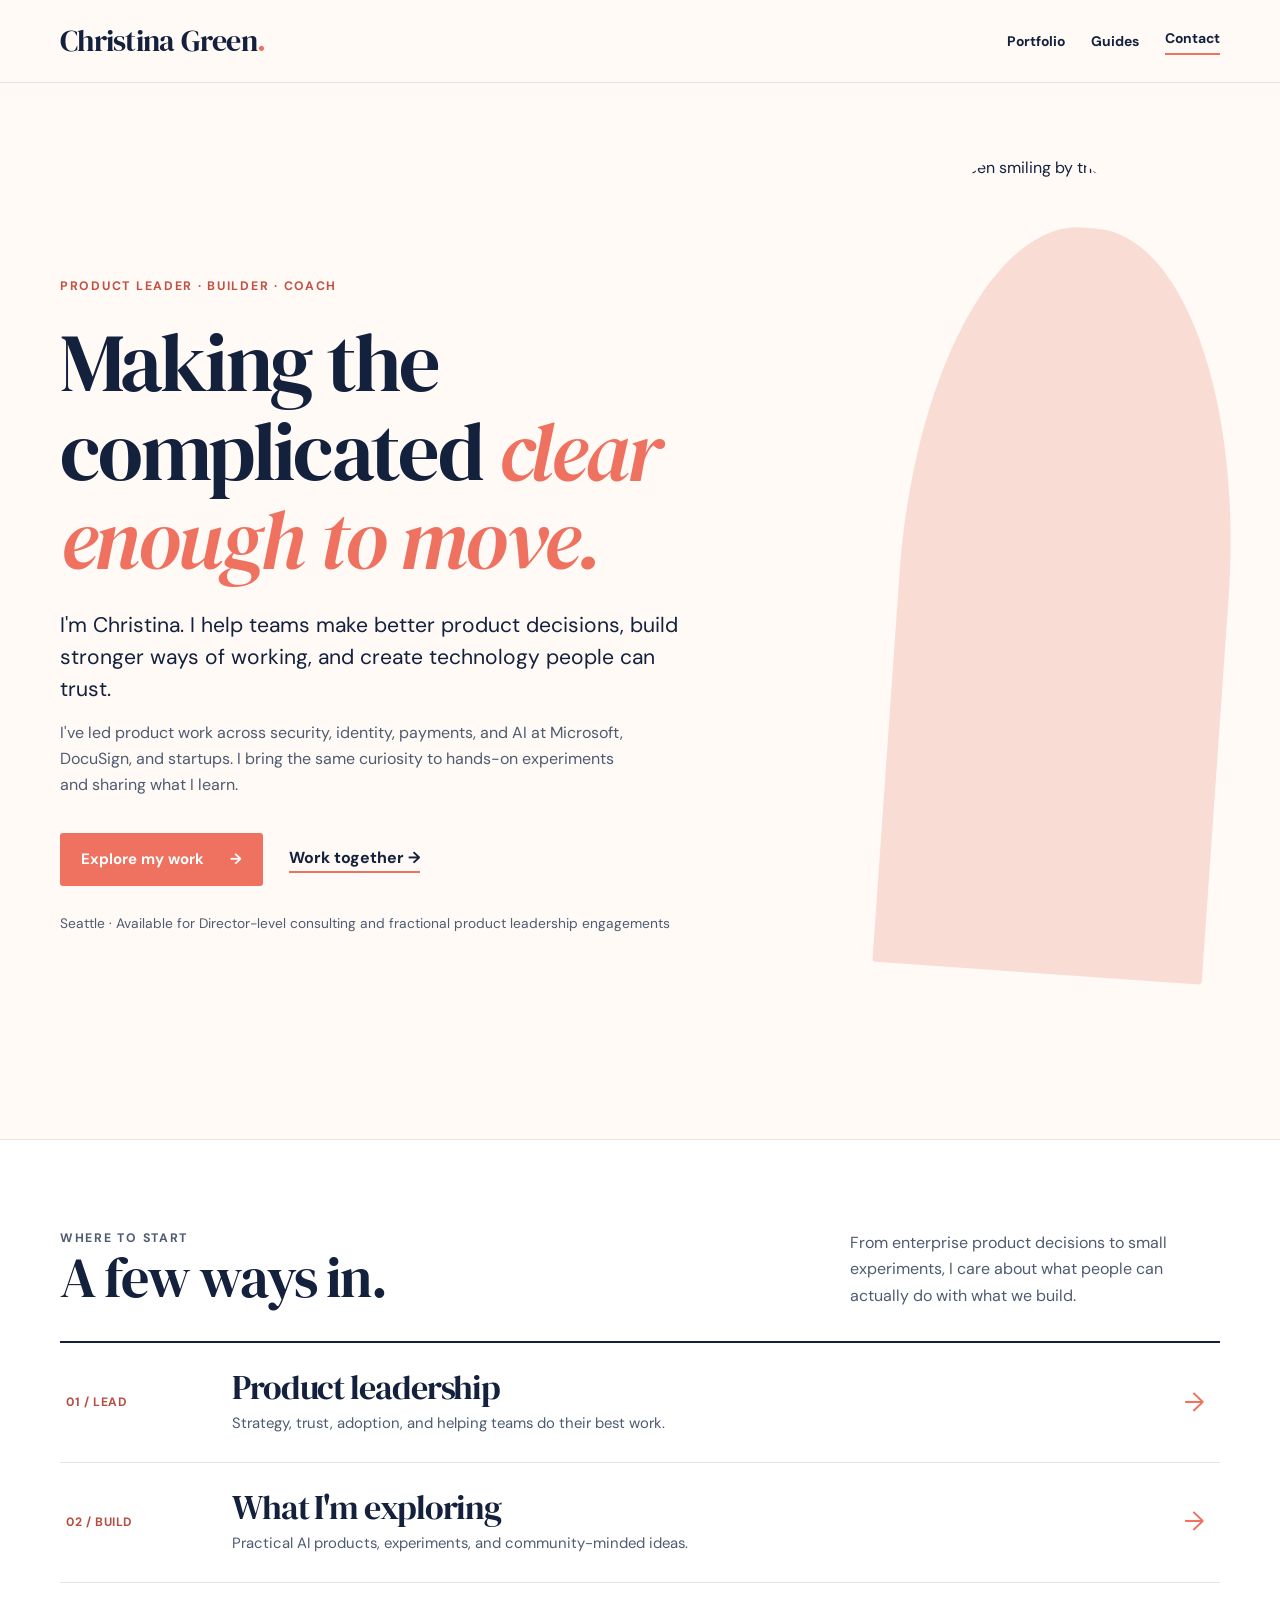
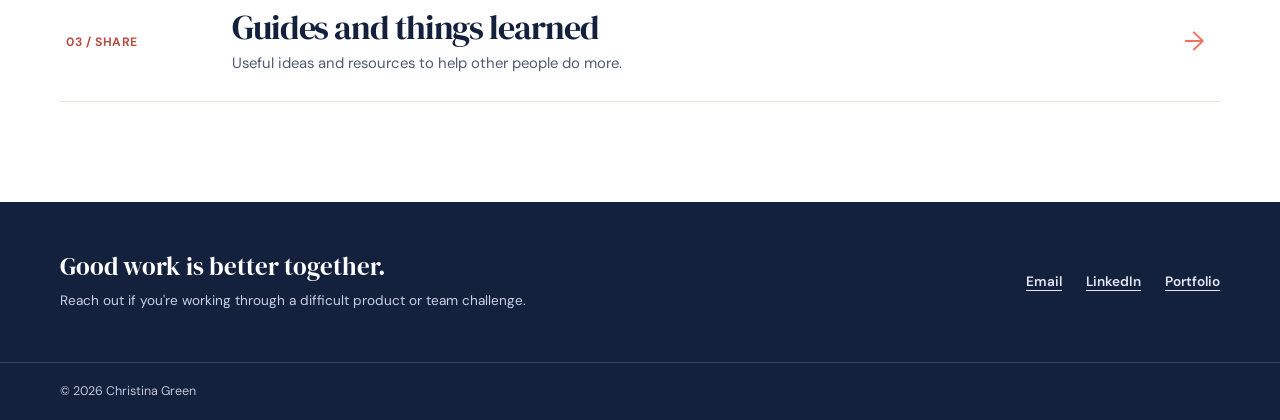
==== index.html @ 83a50ec3 "Add personal landing page matching product leadership portfolio" ====
<!doctype html>
<html lang="en">
<head>
<meta charset="utf-8">
<meta name="viewport" content="width=device-width,initial-scale=1">
<meta name="theme-color" content="#fffaf6">
<meta name="description" content="Christina Green — product leader, builder, and coach. Director-level consulting and fractional product leadership across security, identity, and AI.">
<meta property="og:type" content="website">
<meta property="og:title" content="Christina Green | Product Leadership">
<meta property="og:description" content="I help teams turn complicated product decisions into meaningful progress.">
<meta property="og:image" content="https://csgreen.github.io/portfolio/assets/social-preview.svg">
<title>Christina Green | Product Leadership</title>
<link rel="icon" href="https://csgreen.github.io/portfolio/assets/favicon.svg" type="image/svg+xml">
<link rel="preconnect" href="https://fonts.googleapis.com">
<link rel="preconnect" href="https://fonts.gstatic.com" crossorigin>
<link href="https://fonts.googleapis.com/css2?family=DM+Sans:wght@400;500;600;700&family=DM+Serif+Display:ital@0;1&display=swap" rel="stylesheet">
<style>
:root{--paper:#fffaf6;--ink:#14213d;--muted:#4f5b71;--line:#e9e2df;--coral:#ef715f;--pale:#fff0e9;--white:#fff}
*,*::before,*::after{box-sizing:border-box}html{scroll-behavior:smooth}
body{margin:0;background:var(--paper);color:var(--ink);font:16px/1.65 'DM Sans',Arial,sans-serif;-webkit-font-smoothing:antialiased}
a{color:inherit;text-underline-offset:4px}a:focus-visible{outline:3px solid var(--coral);outline-offset:4px}
.wrap{width:min(1160px,calc(100% - 64px));margin:0 auto}
header{border-bottom:1px solid var(--line)}
.header-inner{display:flex;justify-content:space-between;align-items:center;gap:24px;min-height:82px}
.wordmark{font:400 1.86rem/1 'DM Serif Display',Georgia,serif;text-decoration:none;letter-spacing:-.025em;white-space:nowrap}
.wordmark span{color:var(--coral)}
nav{display:flex;flex-wrap:wrap;gap:26px;align-items:center}nav a{font-size:.87rem;font-weight:700;text-decoration:none}nav a:hover,.quiet-link:hover{color:#ce5948}nav .contact-nav{border-bottom:2px solid var(--coral);padding-bottom:4px}
.hero{display:grid;grid-template-columns:minmax(0,1.4fr) minmax(265px,.75fr);gap:8%;align-items:center;min-height:680px;padding:72px 0 84px}
.eyebrow{color:#c35143;text-transform:uppercase;font-size:.77rem;letter-spacing:.14em;font-weight:700;margin:0 0 22px}
h1,h2,h3{font-family:'DM Serif Display',Georgia,serif;font-weight:400;line-height:1.08;letter-spacing:-.032em}
h1{font-size:clamp(3.65rem,6.4vw,6.6rem);max-width:780px;margin:0 0 27px}h1 em{color:var(--coral);font-style:italic}
.lead{font-size:clamp(1.12rem,1.65vw,1.32rem);line-height:1.5;margin:0 0 14px;max-width:620px}
.support{color:var(--muted);max-width:585px;margin:0}
.actions{display:flex;flex-wrap:wrap;gap:26px;align-items:center;margin-top:34px}
.primary{display:inline-flex;gap:26px;align-items:center;justify-content:space-between;background:var(--coral);color:#fff;padding:14px 21px;border-radius:3px;text-decoration:none;font-size:.94rem;font-weight:700;transition:background .2s,transform .2s}
.primary:hover{background:#d75948;transform:translateY(-2px)}
.quiet-link{font-weight:700;text-decoration:none;border-bottom:2px solid var(--coral)}
.availability{color:var(--muted);font-size:.86rem;margin:26px 0 0}
.portrait{position:relative;justify-self:center;width:100%;max-width:340px}
.portrait::before{content:"";position:absolute;inset:8% -7% 9% 10%;background:#f9ddd5;border-radius:48% 48% 3px 3px;transform:rotate(4deg)}
.portrait img{position:relative;display:block;width:100%;aspect-ratio:4/5;object-fit:cover;border-radius:45% 45% 3px 3px}
.explore{background:var(--white);border-top:1px solid var(--line);padding:88px 0 100px}
.section-heading{display:flex;gap:60px;justify-content:space-between;align-items:end;margin-bottom:32px}
h2{font-size:clamp(2.5rem,4.4vw,4.3rem);margin:0}
.section-heading p{max-width:370px;color:var(--muted);margin:0}
.paths{border-top:2px solid var(--ink)}
.path{display:grid;grid-template-columns:140px 1fr 30px;align-items:center;gap:26px;padding:26px 6px;border-bottom:1px solid var(--line);text-decoration:none;transition:background .2s,padding .2s}
.path:hover{background:var(--pale);padding-left:16px}
.path-label{color:#b64f43;text-transform:uppercase;font-size:.76rem;font-weight:700;letter-spacing:.05em}
.path h3{margin:0 0 5px;font-size:clamp(1.5rem,2.7vw,2.15rem)}
.path p{color:var(--muted);font-size:.93rem;margin:0}
.path-arrow{font-size:1.65rem;color:var(--coral)}
footer{background:var(--ink);color:#e2e7f1}
.footer-inner{min-height:160px;padding:33px 0;display:flex;justify-content:space-between;gap:30px;align-items:center}
.footer-inner strong{font:400 1.55rem/1.2 'DM Serif Display',Georgia,serif;display:block;color:#fff;margin-bottom:8px}
.footer-inner p{margin:0;font-size:.85rem;color:#c9d2e0}
.footer-links{display:flex;flex-wrap:wrap;gap:24px;font-weight:600;font-size:.85rem}
.footer-links a:hover{color:#ff9b88}
.copyright{border-top:1px solid #37415a;padding:18px 0;color:#bfc8d8;font-size:.78rem}
@media(max-width:820px){.hero{gap:5%;grid-template-columns:minmax(0,1fr) minmax(205px,.55fr);min-height:0}h1{font-size:clamp(3.3rem,7vw,5.4rem)}}
@media(max-width:650px){.wrap{width:calc(100% - 44px)}.header-inner{align-items:flex-start;flex-direction:column;padding:21px 0;gap:15px}nav{gap:20px}.hero{display:flex;flex-direction:column;gap:32px;align-items:stretch;padding:56px 0 65px}h1{font-size:clamp(3.35rem,12vw,4.8rem)}.portrait{max-width:240px}.explore{padding:63px 0 72px}.section-heading{display:block}.section-heading p{margin-top:15px}.path{grid-template-columns:1fr 25px;gap:4px;padding:22px 4px}.path-label{grid-column:1}.path>div{grid-column:1}.path-arrow{grid-column:2;grid-row:1 / span 2}.footer-inner{flex-direction:column;align-items:flex-start;padding:34px 0;min-height:0}}
@media(prefers-reduced-motion:reduce){html{scroll-behavior:auto}.primary,.path{transition:none}}
</style>
</head>
<body>
<header><div class="wrap header-inner"><a class="wordmark" href="/" aria-label="Christina Green home">Christina Green<span>.</span></a><nav aria-label="Main navigation"><a href="/portfolio/">Portfolio</a><a href="/portfolio/guides/">Guides</a><a class="contact-nav" href="mailto:csgreen@greenandsound.com">Contact</a></nav></div></header>
<main>
<section class="wrap hero" aria-labelledby="page-title">
<div><p class="eyebrow">Product leader · Builder · Coach</p><h1 id="page-title">Making the complicated <em>clear enough to move.</em></h1>
<p class="lead">I'm Christina. I help teams make better product decisions, build stronger ways of working, and create technology people can trust.</p>
<p class="support">I've led product work across security, identity, payments, and AI at Microsoft, DocuSign, and startups. I bring the same curiosity to hands-on experiments and sharing what I learn.</p>
<div class="actions"><a class="primary" href="/portfolio/">Explore my work <span aria-hidden="true">→</span></a><a class="quiet-link" href="mailto:csgreen@greenandsound.com?subject=Product%20leadership%20engagement">Work together <span aria-hidden="true">→</span></a></div>
<p class="availability">Seattle · Available for Director-level consulting and fractional product leadership engagements</p></div>
<div class="portrait"><img src="https://csgreen.github.io/portfolio/assets/christina-portrait-hq.svg?v=2" alt="Christina Green smiling by the waterfront" width="720" height="900"></div>
</section>
<section class="explore" aria-labelledby="explore-heading"><div class="wrap">
<div class="section-heading"><div><p class="eyebrow">Where to start</p><h2 id="explore-heading">A few ways in.</h2></div><p>From enterprise product decisions to small experiments, I care about what people can actually do with what we build.</p></div>
<div class="paths">
<a class="path" href="/portfolio/"><span class="path-label">01 / Lead</span><div><h3>Product leadership</h3><p>Strategy, trust, adoption, and helping teams do their best work.</p></div><span class="path-arrow" aria-hidden="true">→</span></a>
<a class="path" href="/portfolio/#now"><span class="path-label">02 / Build</span><div><h3>What I'm exploring</h3><p>Practical AI products, experiments, and community-minded ideas.</p></div><span class="path-arrow" aria-hidden="true">→</span></a>
<a class="path" href="/portfolio/guides/"><span class="path-label">03 / Share</span><div><h3>Guides and things learned</h3><p>Useful ideas and resources to help other people do more.</p></div><span class="path-arrow" aria-hidden="true">→</span></a>
</div></div></section></main>
<footer><div class="wrap footer-inner"><div><strong>Good work is better together.</strong><p>Reach out if you're working through a difficult product or team challenge.</p></div><div class="footer-links"><a href="mailto:csgreen@greenandsound.com">Email</a><a href="https://www.linkedin.com/in/christinasgreen/" target="_blank" rel="noopener noreferrer">LinkedIn</a><a href="/portfolio/">Portfolio</a></div></div><div class="copyright"><div class="wrap">© 2026 Christina Green</div></div></footer>
</body></html>
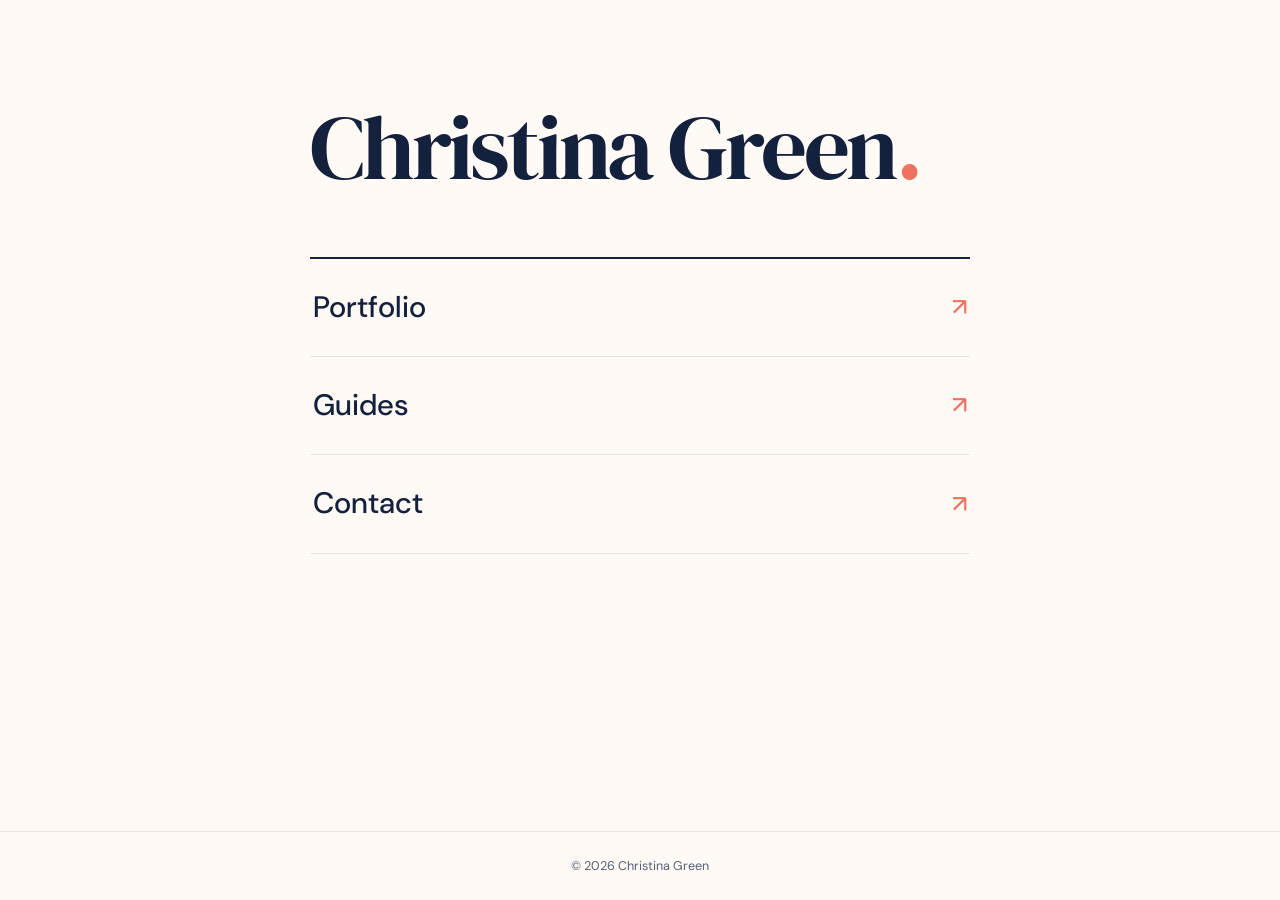
==== commit f58761e5: "Simplify landing page to links for portfolio, guides, and contact" ====
--- a/index.html
+++ b/index.html
@@ -1,84 +1,45 @@
 <!doctype html>
 <html lang="en">
 <head>
-<meta charset="utf-8">
-<meta name="viewport" content="width=device-width,initial-scale=1">
-<meta name="theme-color" content="#fffaf6">
-<meta name="description" content="Christina Green — product leader, builder, and coach. Director-level consulting and fractional product leadership across security, identity, and AI.">
-<meta property="og:type" content="website">
-<meta property="og:title" content="Christina Green | Product Leadership">
-<meta property="og:description" content="I help teams turn complicated product decisions into meaningful progress.">
-<meta property="og:image" content="https://csgreen.github.io/portfolio/assets/social-preview.svg">
-<title>Christina Green | Product Leadership</title>
-<link rel="icon" href="https://csgreen.github.io/portfolio/assets/favicon.svg" type="image/svg+xml">
-<link rel="preconnect" href="https://fonts.googleapis.com">
-<link rel="preconnect" href="https://fonts.gstatic.com" crossorigin>
-<link href="https://fonts.googleapis.com/css2?family=DM+Sans:wght@400;500;600;700&family=DM+Serif+Display:ital@0;1&display=swap" rel="stylesheet">
-<style>
-:root{--paper:#fffaf6;--ink:#14213d;--muted:#4f5b71;--line:#e9e2df;--coral:#ef715f;--pale:#fff0e9;--white:#fff}
-*,*::before,*::after{box-sizing:border-box}html{scroll-behavior:smooth}
-body{margin:0;background:var(--paper);color:var(--ink);font:16px/1.65 'DM Sans',Arial,sans-serif;-webkit-font-smoothing:antialiased}
-a{color:inherit;text-underline-offset:4px}a:focus-visible{outline:3px solid var(--coral);outline-offset:4px}
-.wrap{width:min(1160px,calc(100% - 64px));margin:0 auto}
-header{border-bottom:1px solid var(--line)}
-.header-inner{display:flex;justify-content:space-between;align-items:center;gap:24px;min-height:82px}
-.wordmark{font:400 1.86rem/1 'DM Serif Display',Georgia,serif;text-decoration:none;letter-spacing:-.025em;white-space:nowrap}
-.wordmark span{color:var(--coral)}
-nav{display:flex;flex-wrap:wrap;gap:26px;align-items:center}nav a{font-size:.87rem;font-weight:700;text-decoration:none}nav a:hover,.quiet-link:hover{color:#ce5948}nav .contact-nav{border-bottom:2px solid var(--coral);padding-bottom:4px}
-.hero{display:grid;grid-template-columns:minmax(0,1.4fr) minmax(265px,.75fr);gap:8%;align-items:center;min-height:680px;padding:72px 0 84px}
-.eyebrow{color:#c35143;text-transform:uppercase;font-size:.77rem;letter-spacing:.14em;font-weight:700;margin:0 0 22px}
-h1,h2,h3{font-family:'DM Serif Display',Georgia,serif;font-weight:400;line-height:1.08;letter-spacing:-.032em}
-h1{font-size:clamp(3.65rem,6.4vw,6.6rem);max-width:780px;margin:0 0 27px}h1 em{color:var(--coral);font-style:italic}
-.lead{font-size:clamp(1.12rem,1.65vw,1.32rem);line-height:1.5;margin:0 0 14px;max-width:620px}
-.support{color:var(--muted);max-width:585px;margin:0}
-.actions{display:flex;flex-wrap:wrap;gap:26px;align-items:center;margin-top:34px}
-.primary{display:inline-flex;gap:26px;align-items:center;justify-content:space-between;background:var(--coral);color:#fff;padding:14px 21px;border-radius:3px;text-decoration:none;font-size:.94rem;font-weight:700;transition:background .2s,transform .2s}
-.primary:hover{background:#d75948;transform:translateY(-2px)}
-.quiet-link{font-weight:700;text-decoration:none;border-bottom:2px solid var(--coral)}
-.availability{color:var(--muted);font-size:.86rem;margin:26px 0 0}
-.portrait{position:relative;justify-self:center;width:100%;max-width:340px}
-.portrait::before{content:"";position:absolute;inset:8% -7% 9% 10%;background:#f9ddd5;border-radius:48% 48% 3px 3px;transform:rotate(4deg)}
-.portrait img{position:relative;display:block;width:100%;aspect-ratio:4/5;object-fit:cover;border-radius:45% 45% 3px 3px}
-.explore{background:var(--white);border-top:1px solid var(--line);padding:88px 0 100px}
-.section-heading{display:flex;gap:60px;justify-content:space-between;align-items:end;margin-bottom:32px}
-h2{font-size:clamp(2.5rem,4.4vw,4.3rem);margin:0}
-.section-heading p{max-width:370px;color:var(--muted);margin:0}
-.paths{border-top:2px solid var(--ink)}
-.path{display:grid;grid-template-columns:140px 1fr 30px;align-items:center;gap:26px;padding:26px 6px;border-bottom:1px solid var(--line);text-decoration:none;transition:background .2s,padding .2s}
-.path:hover{background:var(--pale);padding-left:16px}
-.path-label{color:#b64f43;text-transform:uppercase;font-size:.76rem;font-weight:700;letter-spacing:.05em}
-.path h3{margin:0 0 5px;font-size:clamp(1.5rem,2.7vw,2.15rem)}
-.path p{color:var(--muted);font-size:.93rem;margin:0}
-.path-arrow{font-size:1.65rem;color:var(--coral)}
-footer{background:var(--ink);color:#e2e7f1}
-.footer-inner{min-height:160px;padding:33px 0;display:flex;justify-content:space-between;gap:30px;align-items:center}
-.footer-inner strong{font:400 1.55rem/1.2 'DM Serif Display',Georgia,serif;display:block;color:#fff;margin-bottom:8px}
-.footer-inner p{margin:0;font-size:.85rem;color:#c9d2e0}
-.footer-links{display:flex;flex-wrap:wrap;gap:24px;font-weight:600;font-size:.85rem}
-.footer-links a:hover{color:#ff9b88}
-.copyright{border-top:1px solid #37415a;padding:18px 0;color:#bfc8d8;font-size:.78rem}
-@media(max-width:820px){.hero{gap:5%;grid-template-columns:minmax(0,1fr) minmax(205px,.55fr);min-height:0}h1{font-size:clamp(3.3rem,7vw,5.4rem)}}
-@media(max-width:650px){.wrap{width:calc(100% - 44px)}.header-inner{align-items:flex-start;flex-direction:column;padding:21px 0;gap:15px}nav{gap:20px}.hero{display:flex;flex-direction:column;gap:32px;align-items:stretch;padding:56px 0 65px}h1{font-size:clamp(3.35rem,12vw,4.8rem)}.portrait{max-width:240px}.explore{padding:63px 0 72px}.section-heading{display:block}.section-heading p{margin-top:15px}.path{grid-template-columns:1fr 25px;gap:4px;padding:22px 4px}.path-label{grid-column:1}.path>div{grid-column:1}.path-arrow{grid-column:2;grid-row:1 / span 2}.footer-inner{flex-direction:column;align-items:flex-start;padding:34px 0;min-height:0}}
-@media(prefers-reduced-motion:reduce){html{scroll-behavior:auto}.primary,.path{transition:none}}
-</style>
+  <meta charset="utf-8">
+  <meta name="viewport" content="width=device-width, initial-scale=1">
+  <meta name="theme-color" content="#fffaf6">
+  <meta name="description" content="Christina Green — portfolio, guides, and contact.">
+  <meta property="og:type" content="website">
+  <meta property="og:title" content="Christina Green">
+  <meta property="og:description" content="Portfolio, guides, and contact.">
+  <title>Christina Green</title>
+  <link rel="icon" type="image/svg+xml" href="/portfolio/assets/favicon.svg">
+  <link rel="preconnect" href="https://fonts.googleapis.com">
+  <link rel="preconnect" href="https://fonts.gstatic.com" crossorigin>
+  <link href="https://fonts.googleapis.com/css2?family=DM+Sans:wght@400;500;600;700&family=DM+Serif+Display&display=swap" rel="stylesheet">
+  <style>
+    :root { --bg: #fffaf6; --ink: #14213d; --accent: #ef715f; --muted: #566177; --line: #e9e2df; }
+    *, *::before, *::after { box-sizing: border-box; }
+    html { min-height: 100%; }
+    body { min-height: 100vh; margin: 0; display: flex; flex-direction: column; background: var(--bg); color: var(--ink); font: 16px/1.6 'DM Sans', Arial, sans-serif; }
+    main { flex: 1; width: min(660px, calc(100% - 48px)); margin: auto; padding: 100px 0 90px; }
+    h1 { margin: 0 0 60px; font: 400 clamp(3.5rem, 9vw, 5.7rem)/1.06 'DM Serif Display', Georgia, serif; letter-spacing: -.035em; }
+    h1 span { color: var(--accent); }
+    nav { border-top: 2px solid var(--ink); }
+    nav a { display: flex; justify-content: space-between; align-items: center; gap: 20px; padding: 25px 3px; border-bottom: 1px solid var(--line); color: inherit; font-size: clamp(1.4rem, 3.2vw, 1.85rem); font-weight: 500; text-decoration: none; transition: padding .2s, background .2s; }
+    nav a:hover { padding-left: 14px; background: #fff0e9; }
+    nav a:focus-visible { outline: 3px solid var(--accent); outline-offset: 3px; }
+    nav a span:last-child { color: var(--accent); font-size: 1.5rem; }
+    footer { padding: 24px; border-top: 1px solid var(--line); text-align: center; font-size: .79rem; color: var(--muted); }
+    @media (max-width: 600px) { main { padding: 80px 0; } h1 { margin-bottom: 44px; } nav a { padding: 22px 3px; } }
+    @media (prefers-reduced-motion: reduce) { nav a { transition: none; } }
+  </style>
 </head>
 <body>
-<header><div class="wrap header-inner"><a class="wordmark" href="/" aria-label="Christina Green home">Christina Green<span>.</span></a><nav aria-label="Main navigation"><a href="/portfolio/">Portfolio</a><a href="/portfolio/guides/">Guides</a><a class="contact-nav" href="mailto:csgreen@greenandsound.com">Contact</a></nav></div></header>
-<main>
-<section class="wrap hero" aria-labelledby="page-title">
-<div><p class="eyebrow">Product leader · Builder · Coach</p><h1 id="page-title">Making the complicated <em>clear enough to move.</em></h1>
-<p class="lead">I'm Christina. I help teams make better product decisions, build stronger ways of working, and create technology people can trust.</p>
-<p class="support">I've led product work across security, identity, payments, and AI at Microsoft, DocuSign, and startups. I bring the same curiosity to hands-on experiments and sharing what I learn.</p>
-<div class="actions"><a class="primary" href="/portfolio/">Explore my work <span aria-hidden="true">→</span></a><a class="quiet-link" href="mailto:csgreen@greenandsound.com?subject=Product%20leadership%20engagement">Work together <span aria-hidden="true">→</span></a></div>
-<p class="availability">Seattle · Available for Director-level consulting and fractional product leadership engagements</p></div>
-<div class="portrait"><img src="https://csgreen.github.io/portfolio/assets/christina-portrait-hq.svg?v=2" alt="Christina Green smiling by the waterfront" width="720" height="900"></div>
-</section>
-<section class="explore" aria-labelledby="explore-heading"><div class="wrap">
-<div class="section-heading"><div><p class="eyebrow">Where to start</p><h2 id="explore-heading">A few ways in.</h2></div><p>From enterprise product decisions to small experiments, I care about what people can actually do with what we build.</p></div>
-<div class="paths">
-<a class="path" href="/portfolio/"><span class="path-label">01 / Lead</span><div><h3>Product leadership</h3><p>Strategy, trust, adoption, and helping teams do their best work.</p></div><span class="path-arrow" aria-hidden="true">→</span></a>
-<a class="path" href="/portfolio/#now"><span class="path-label">02 / Build</span><div><h3>What I'm exploring</h3><p>Practical AI products, experiments, and community-minded ideas.</p></div><span class="path-arrow" aria-hidden="true">→</span></a>
-<a class="path" href="/portfolio/guides/"><span class="path-label">03 / Share</span><div><h3>Guides and things learned</h3><p>Useful ideas and resources to help other people do more.</p></div><span class="path-arrow" aria-hidden="true">→</span></a>
-</div></div></section></main>
-<footer><div class="wrap footer-inner"><div><strong>Good work is better together.</strong><p>Reach out if you're working through a difficult product or team challenge.</p></div><div class="footer-links"><a href="mailto:csgreen@greenandsound.com">Email</a><a href="https://www.linkedin.com/in/christinasgreen/" target="_blank" rel="noopener noreferrer">LinkedIn</a><a href="/portfolio/">Portfolio</a></div></div><div class="copyright"><div class="wrap">© 2026 Christina Green</div></div></footer>
-</body></html>+  <main>
+    <h1>Christina Green<span>.</span></h1>
+    <nav aria-label="Explore">
+      <a href="/portfolio/"><span>Portfolio</span><span aria-hidden="true">↗</span></a>
+      <a href="/portfolio/guides/"><span>Guides</span><span aria-hidden="true">↗</span></a>
+      <a href="/portfolio/#contact"><span>Contact</span><span aria-hidden="true">↗</span></a>
+    </nav>
+  </main>
+  <footer>© 2026 Christina Green</footer>
+</body>
+</html>
